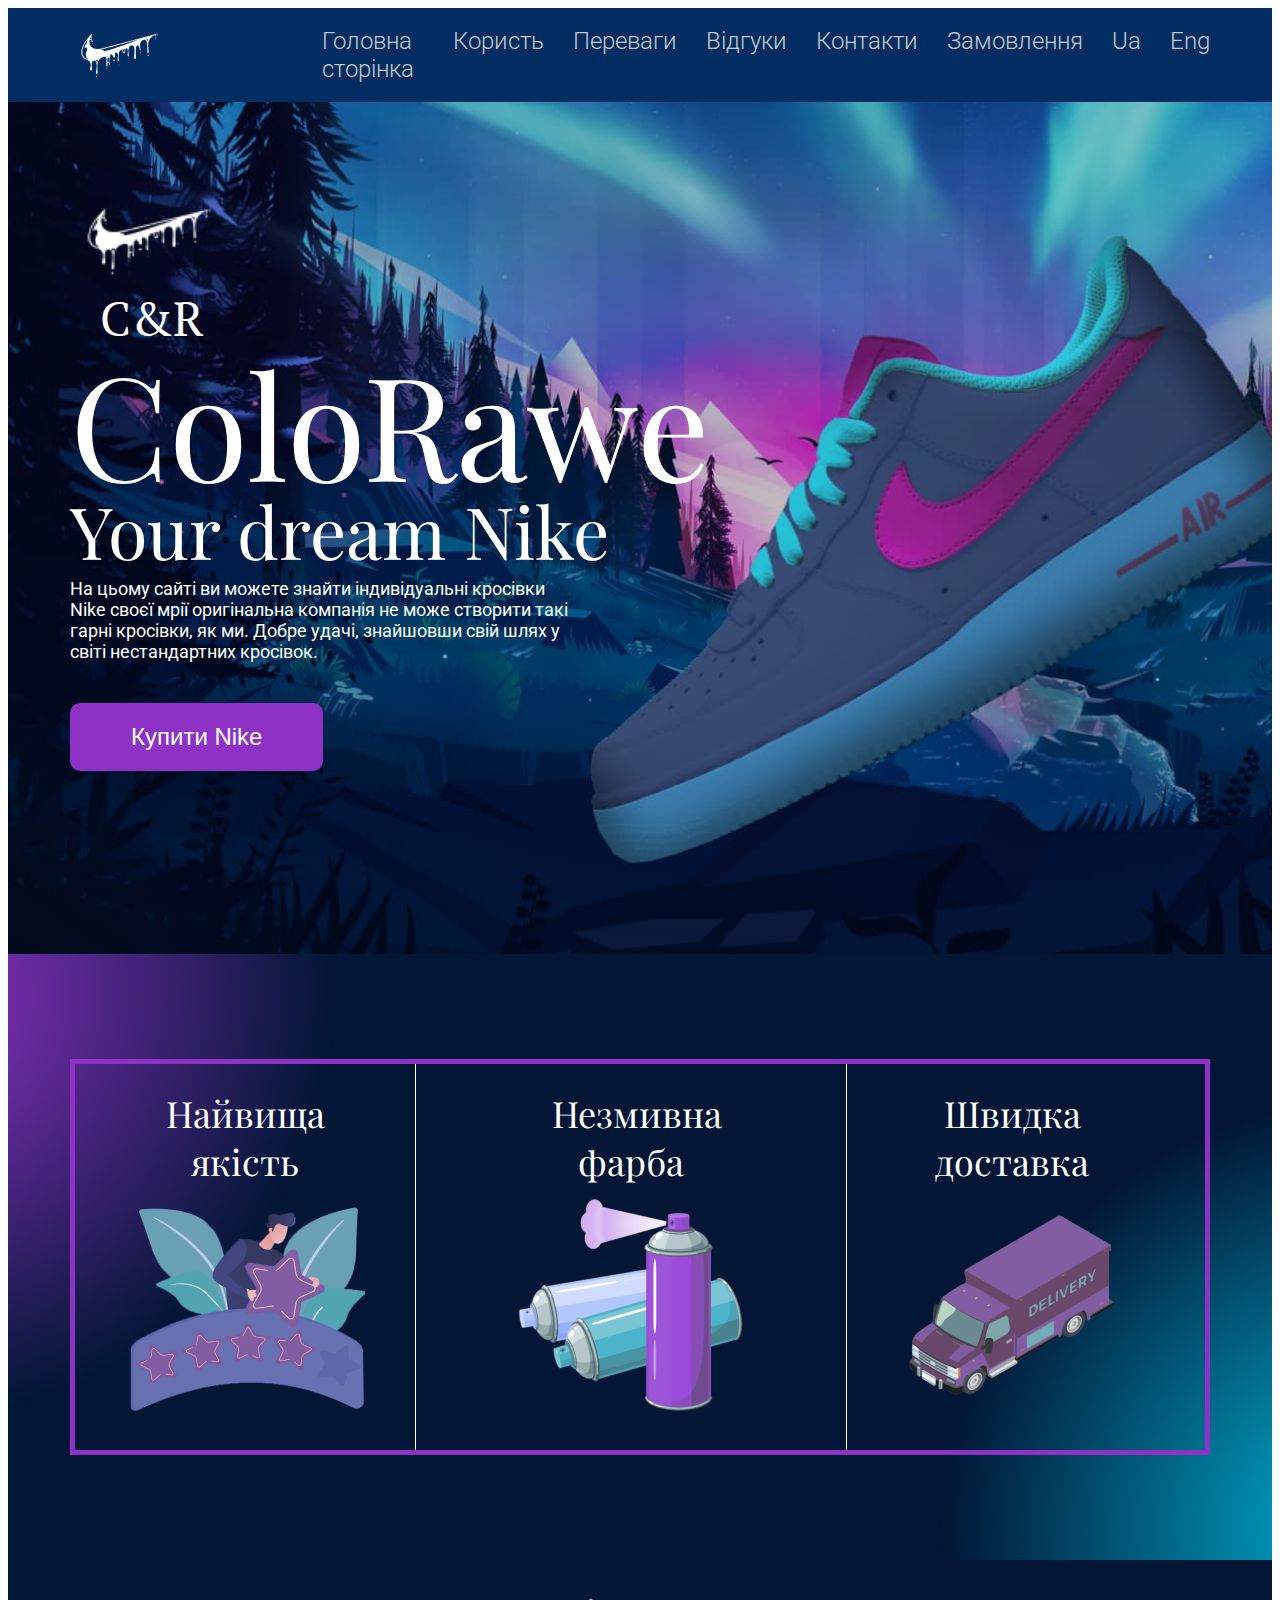
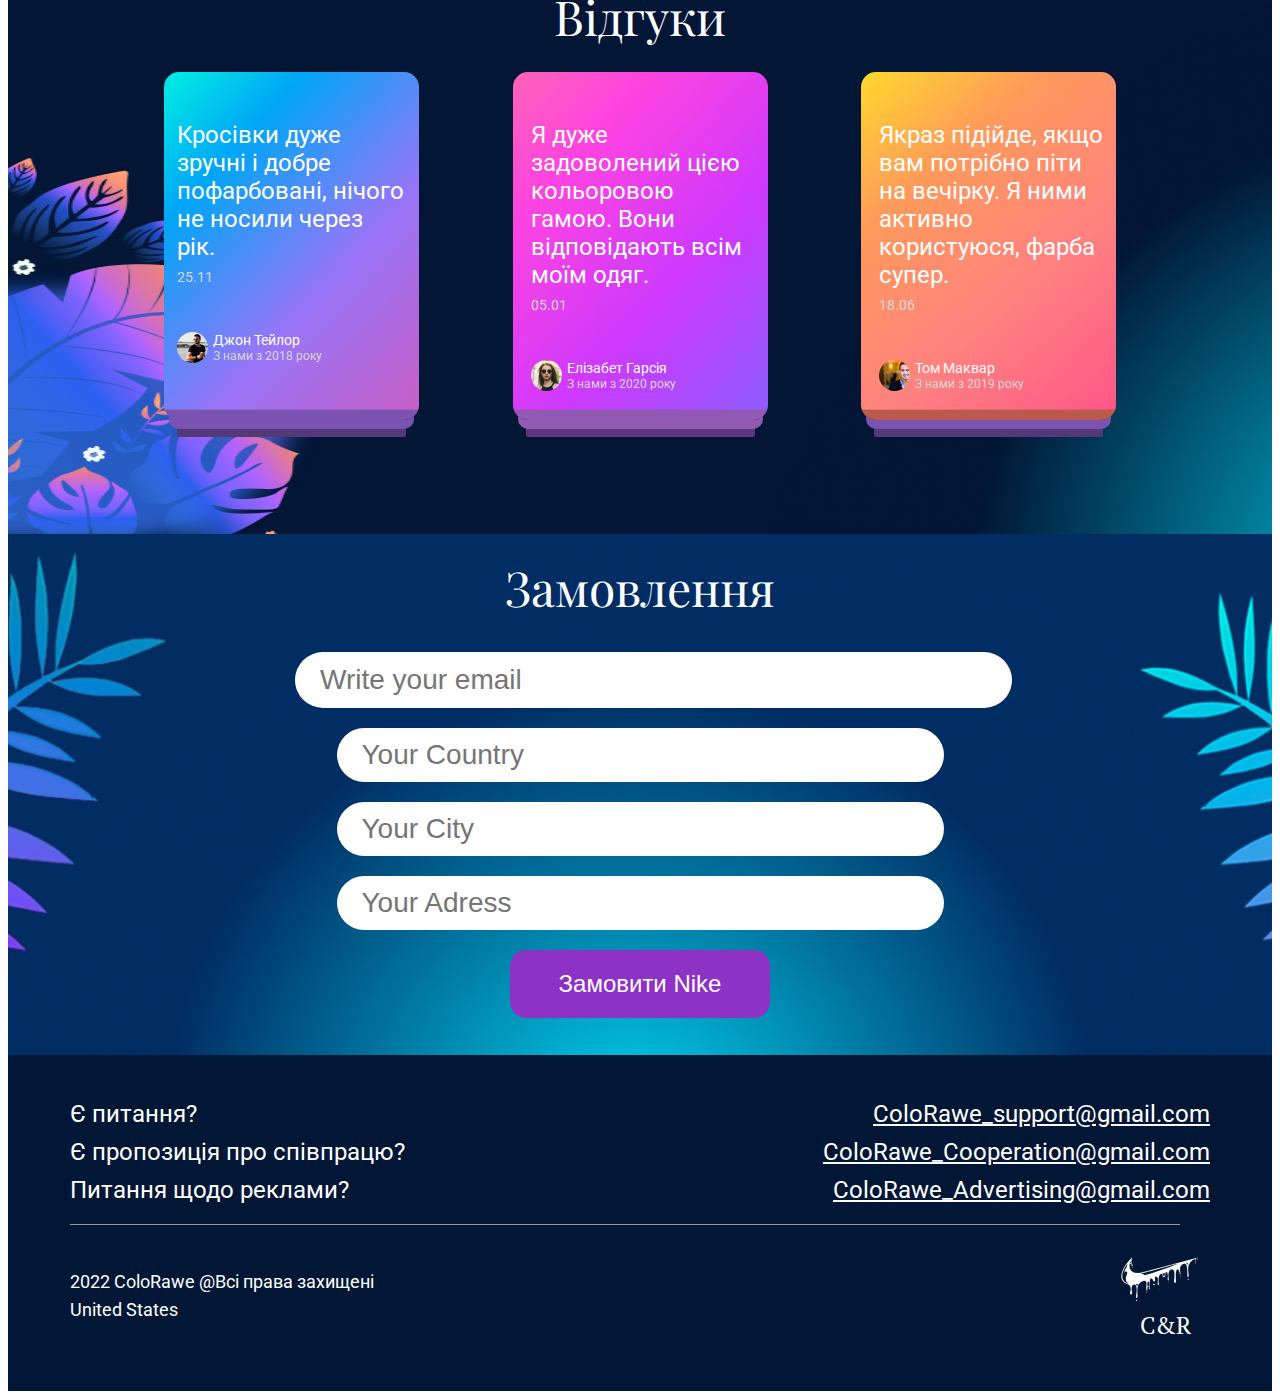
==== uapage.html @ e658648d "ua" ====
<!DOCTYPE html>
<html lang="en">
  <head>
    <meta charset="UTF-8" />
    <meta name="viewport" content="width=device-width, initial-scale=1.0" />
    <title>Document</title>
    <link
      rel="stylesheet"
      href="https://cdnjs.cloudflare.com/ajax/libs/modern-normalize/2.0.0/modern-normalize.min.css"
      integrity="sha512-4xo8blKMVCiXpTaLzQSLSw3KFOVPWhm/TRtuPVc4WG6kUgjH6J03IBuG7JZPkcWMxJ5huwaBpOpnwYElP/m6wg=="
      crossorigin="anonymous"
      referrerpolicy="no-referrer"
    />
    <link rel="preconnect" href="https://fonts.googleapis.com" />
    <link rel="preconnect" href="https://fonts.gstatic.com" crossorigin />
    <link
      href="https://fonts.googleapis.com/css2?family=PT+Serif:ital,wght@0,400;0,700;1,400;1,700&family=Playfair+Display:ital,wght@0,400..900;1,400..900&family=Roboto:ital,wght@0,100;0,300;0,400;0,500;0,700;0,900;1,100;1,300;1,400;1,500;1,700;1,900&display=swap"
      rel="stylesheet"
    />
    <link rel="stylesheet" href="./css/reset.css" />
    <link rel="stylesheet" href="./css/style.css" />
  </head>
  <body>
    <header class="header">
      <div class="container">
        <a href="./index.html" class="header-logo"
          ><img src="./img/logo.png" alt="logo" class="header-img"
        /></a>
        <nav>
          <ul class="header-list">
            <li class="header-item">
              <a href="#" class="header-link">Головна сторінка</a>
            </li>
            <li class="header-item">
              <a href="#" class="header-link">Користь</a>
            </li>
            <li class="header-item">
              <a href="#" class="header-link">Переваги</a>
            </li>
            <li class="header-item">
              <a href="#" class="header-link">Відгуки</a>
            </li>
            <li class="header-item">
              <a href="#" class="header-link">Контакти</a>
            </li>
            <li class="header-item">
              <a href="#" class="header-link">Замовлення</a>
            </li>
            <li class="header-item">
              <a href="./uapage.html" class="header-link">Ua</a>
            </li>
            <li class="header-item">
              <a href="./index.html" class="header-link">Eng</a>
            </li>
          </ul>
        </nav>
      </div>
    </header>
    <main>
      <!-- hero -->
      <section class="hero">
        <div class="container">
          <div class="hero-box">
            <img src="./img/logo.png" alt="logo" class="hero-logo" />
            <p class="hero-text">С&R</p>
          </div>
          <h1 class="hero-title">ColoRawe</h1>
          <h2 class="hero-caption">Your dream Nike</h2>
          <p class="hero-deck">
            На цьому сайті ви можете знайти індивідуальні кросівки Nike своєї мрії
            оригінальна компанія не може створити такі гарні кросівки, як ми. Добре
            удачі, знайшовши свій шлях у світі нестандартних кросівок.
          </p>
          <button type="button" class="hero-btn">Купити Nike</button>
        </div>
      </section>
      <!-- premium -->
      <section class="premium">
        <div class="container">
          <ul class="premium-list">
            <li class="premium-item">
              <h2 class="premium-title">Найвища якість</h2>
              <img src="./img/stars.png" alt="stars" class="premium-img" />
            </li>
            <li class="premium-item">
              <h2 class="premium-title">Незмивна фарба</h2>
              <img src="./img/balon.png" alt="balon" class="premium-img" />
            </li>
            <li class="premium-item">
              <h2 class="premium-title">Швидка доставка</h2>
              <img src="./img/car.png" alt="car" class="premium-img" />
            </li>
          </ul>
        </div>
      </section>
      <!-- Reviews -->
      <section class="reviews">
        <div class="container">
          <h2 class="rewievs-caption">Відгуки</h2>
          <ul class="reviews-list">
            <li class="rewievs-item">
              <p class="rewievs-text">
                Кросівки дуже зручні і добре пофарбовані, нічого не носили
                через рік.
              </p>
              <p class="rewievs-deck">25.11</p>
              <div class="rewievs-box">
                <img src="./img/john.png" alt="john" class="rewievs-img" />
                <div class="rewievs-wrap">
                  <h3 class="rewievs-title">Джон Тейлор</h3>
                  <p class="rewievs-indenture">З нами з 2018 року</p>
                </div>
              </div>
            </li>
            <li class="rewievs-item">
              <p class="rewievs-text">
                Я дуже задоволений цією кольоровою гамою. Вони відповідають всім моїм
                одяг.
              </p>
              <p class="rewievs-deck">05.01</p>
              <div class="rewievs-box">
                <img
                  src="./img/elizabeth.png"
                  alt="elizabeth"
                  class="rewievs-img"
                />
                <div class="rewievs-wrap">
                  <h3 class="rewievs-title">Елізабет Гарсія</h3>
                  <p class="rewievs-indenture">З нами з 2020 року</p>
                </div>
              </div>
            </li>
            <li class="rewievs-item">
              <p class="rewievs-text">
                Якраз підійде, якщо вам потрібно піти на вечірку. Я ними активно користуюся,
                фарба супер.
              </p>
              <p class="rewievs-deck">18.06</p>
              <div class="rewievs-box">
                <img src="./img/tom.png" alt="tom" class="rewievs-img" />
                <div class="rewievs-wrap">
                  <h3 class="rewievs-title">Том Маквар</h3>
                  <p class="rewievs-indenture">З нами з 2019 року</p>
                </div>
              </div>
            </li>
          </ul>
        </div>
      </section>
      <!-- Order -->
      <section class="order">
        <div class="container">
          <h2 class="order-title">Замовлення</h2>
          <form class="order-form">
            <ul class="order-list">
              <li class="order-item">
                <input
                  type="email"
                  class="oreder-input"
                  placeholder="Write your email"
                />
              </li>
              <li class="order-item">
                <input
                  type="text"
                  class="oreder-input"
                  placeholder="Your Country"
                />
              </li>
              <li class="order-item">
                <input
                  type="text"
                  class="oreder-input"
                  placeholder="Your City"
                />
              </li>
              <li class="order-item">
                <input
                  type="text"
                  class="oreder-input"
                  placeholder="Your Adress"
                />
              </li>
            </ul>
            <button type="submit" class="oreder-btn">Замовити Nike</button>
          </form>
        </div>
      </section>
    </main>
    <footer class="footer">
      <div class="container">
        <div class="wrap">
          <ul class="footer-list">
            <li class="footer-item">
              <p class="footer-text">Є питання?</p>
            </li>
            <li class="footer-item">
              <p class="footer-text">Є пропозиція про співпрацю?</p>
            </li>
            <li class="footer-item">
              <p class="footer-text">Питання щодо реклами?</p>
            </li>
          </ul>
          <ul class="footer-items">
            <li class="footer-item">
              <a href="#" class="footer-link">ColoRawe_support@gmail.com</a>
            </li>
            <li class="footer-item">
              <a href="#" class="footer-link">ColoRawe_Cooperation@gmail.com</a>
            </li>
            <li class="footer-item">
              <a href="#" class="footer-link">ColoRawe_Advertising@gmail.com</a>
            </li>
          </ul>
        </div>
        <div class="footer-line"></div>
        <div class="box">
          <ul class="roster-list">
            <li class="roster-item">
              <p class="roster-text">2022 ColoRawe @Всі права захищені</p>
            </li>
            <li class="roster-item">
              <p class="roster-text">United States</p>
            </li>
          </ul>
          <div>
            <img src="./img/logo.png" alt="logo" class="footer-logo" />
            <p class="footer-deck">С&R</p>
          </div>
        </div>
      </div>
    </footer>
  </body>
</html>
---- css/style.css ----
.container {
  width: 1140px;
  padding-left: 15px;
  padding-right: 15px;
  margin: 0 auto;
  /* outline: 1px solid red; */
}

body {
  font-family: "Roboto";
}

.header {
  padding-top: 17px;
  padding-bottom: 17px;
  background: #012d63;
}

.header > .container {
  display: flex;
  align-items: center;
  gap: 152px;
}

.header-list {
  display: flex;
  gap: 29px;
}

.header-link {
  color: #c7c7c7;
  font-size: 24px;
  font-style: normal;
  font-weight: 300;
  line-height: normal;
}

.header-link:hover {
  color: #fff;
}

.hero {
  padding-top: 94px;
  padding-bottom: 183px;
  background-image: url(../img/herobg.jpg);
  background-position: center;
  background-size: cover;
  background-repeat: no-repeat;
}

.hero-box {
  display: flex;
  flex-direction: column;
}
.hero-logo {
  width: 160px;
  height: 90px;
}

.hero-text {
  color: #fff;
  font-family: "PT Serif";
  font-size: 48px;
  font-style: normal;
  font-weight: 400;
  line-height: normal;
  margin-left: 30px;
}

.hero-title {
  color: #fff;
  font-family: "Playfair Display";
  font-size: 144px;
  font-style: normal;
  font-weight: 400;
  line-height: 1;
}

.hero-caption {
  color: #fff;
  font-family: "Playfair Display";
  font-size: 72px;
  font-style: normal;
  font-weight: 400;
  line-height: 1;
  margin-bottom: 12px;
}

.hero-deck {
  color: #fff;
  font-size: 18px;
  font-style: normal;
  font-weight: 400;
  line-height: normal;
  width: 508px;
  margin-bottom: 41px;
}

.hero-btn {
  padding: 20px 61px;
  border-radius: 10px;
  background: #8e32c6;
  color: #fff;
  font-size: 24px;
  font-style: normal;
  font-weight: 400;
  line-height: normal;
  border: none;
}

.premium {
  padding-top: 105px;
  padding-bottom: 105px;
  background-image: url(../img/premium.jpg);
  background-position: center;
  background-size: cover;
  background-repeat: no-repeat;
}

.premium-list {
  display: flex;
  border: 5px solid #8e32c6;
}

.premium-item {
  padding-top: 25px;
  padding-bottom: 25px;
  padding-left: 50px;
  padding-right: 50px;
  display: flex;
  flex-direction: column;
  align-items: center;
  border-right: 1px solid #fff;
}

.premium-item:nth-child(2) {
  padding-left: 95px;
  padding-right: 95px;
}

.premium-item:nth-child(3) {
  border-right: none;
  padding-left: 45px;
  padding-right: 45px;
}

.premium-title {
  color: #fff;
  text-align: center;
  font-family: "Playfair Display";
  font-size: 36px;
  font-style: normal;
  font-weight: 400;
  line-height: normal;
  width: 159px;
}

.premium-img {
  width: 240px;
  height: 240px;
}

.reviews {
  padding-top: 24px;
  padding-bottom: 114px;
  background-image: url(../img/rewievs-flower.png), url(../img/rewievs.jpg);
  background-position: left bottom, center;
  background-size: 340px 380px, cover;
  background-repeat: no-repeat, no-repeat;
  text-align: center;
}

.rewievs-caption {
  color: #fff;
  text-align: center;
  font-family: "Playfair Display";
  font-size: 48px;
  font-style: normal;
  font-weight: 400;
  line-height: normal;
  margin-bottom: 24px;
}

.reviews-list {
  display: flex;
  justify-content: space-evenly;
}

.rewievs-item {
  text-align: start;
  padding-top: 49px;
  padding-bottom: 29px;
  padding-left: 13px;
  padding-right: 14px;
  border-radius: 15px;
  box-shadow: 0px 14px 0px -5px #7b54b2, 0px 30px 0px -13px #533978;
  background-image: url(../img/rewievs1.png);
  background-position: center;
  background-size: cover;
  background-repeat: no-repeat;
}

.rewievs-item:nth-child(2) {
  padding-left: 18px;
  padding-right: 9px;
  background-image: url(../img/rewiews2.png);
  box-shadow: 0px 14px 0px -5px #9159b1, 0px 30px 0px -13px #61337c;
}

.rewievs-item:nth-child(3) {
  padding-left: 18px;
  padding-right: 9px;
  background-image: url(../img/rewievs3.png);
}

.rewievs-text {
  color: #fff;
  font-size: 24px;
  font-style: normal;
  font-weight: 400;
  line-height: normal;
  width: 228px;
  margin-bottom: 8px;
}

.rewievs-deck {
  color: #d8d8d8;
  font-size: 14px;
  font-style: normal;
  font-weight: 400;
  line-height: normal;
  margin-bottom: 47px;
}

.rewievs-box {
  display: flex;
  gap: 5px;
}

.rewievs-img {
  width: 31px;
  height: 31px;
}

.rewievs-title {
  color: #fff;
  font-size: 14px;
  font-style: normal;
  font-weight: 400;
  line-height: normal;
  margin-bottom: 1px;
}

.rewievs-indenture {
  color: #d8d8d8;
  font-size: 12px;
  font-style: normal;
  font-weight: 400;
  line-height: normal;
}

.order {
  padding-top: 21px;
  padding-bottom: 37px;
  background-image: url(../img/order.png);
  background-position: center;
  background-size: cover;
  background-repeat: no-repeat;
  text-align: center;
}

.order-title {
  color: #fff;
  font-family: "Playfair Display";
  font-size: 48px;
  font-style: normal;
  font-weight: 400;
  line-height: normal;
  margin-bottom: 33px;
}

.order-form{
    display: flex;
    flex-direction: column;
    align-items: center;
}


.order-item{
    margin-bottom: 20px;
    width: 690px;
}



.oreder-input {
  padding-top: 12px;
  padding-bottom: 12px;
  padding-left: 25px;
  /* padding-right: 460px; */
  width: 690px;
  color: #959595;
  font-size: 28px;
  font-style: normal;
  font-weight: 400;
  line-height: normal;
  border-radius: 50px;
  background: #fff;
  border: none;
}

.order-item:nth-child(2)>.oreder-input{
     padding-top: 11px;
  padding-bottom: 11px;
  width: 580px;
}

.order-item:nth-child(3)>.oreder-input{
     padding-top: 11px;
  padding-bottom: 11px;
  width: 580px;
}

.order-item:nth-child(4)>.oreder-input{
     padding-top: 11px;
  padding-bottom: 11px;
  width: 580px;
}

.oreder-btn{
    padding: 20px 49px;
    border-radius: 16px;
background: #8E32C6;
color: #FFF;
font-size: 24px;
font-style: normal;
font-weight: 400;
line-height: normal;
border: none;
}


.footer{
    padding-top: 45px;
    padding-bottom: 50px;
    background: #021635;
}

.wrap{
    display: flex;
    justify-content: space-between;
     margin-bottom: 20px;
}

.footer-item{
    margin-bottom: 10px;
}

.footer-item:last-child{
    margin-bottom: 0;
}

.footer-text{
    color: #FFF;
font-size: 24px;
font-style: normal;
font-weight: 400;
line-height: normal;
}

.footer-items{
    text-align: end;
   
}

.footer-link{
    color: #FFF;
font-size: 24px;
font-style: normal;
font-weight: 400;
line-height: normal;
text-decoration-line: underline;
}

.footer-line{
    width: 1110px;
height: 1px;
background: #9B9B9B;
margin-bottom: 24px;
}

.box{
    display: flex;
    justify-content: space-between;
    align-items: center;
}

.roster-item{
    margin-bottom: 7px;
}

.roster-item:last-child{
    margin-bottom: 0px;
}

.roster-text{
    color: #FFF;
font-size: 18px;
font-style: normal;
font-weight: 400;
line-height: normal;
}

.footer-deck{
    color: #FFF;
font-family: "PT Serif";
font-size: 24px;
font-style: normal;
font-weight: 400;
line-height: normal;
margin-left: 30px;
}
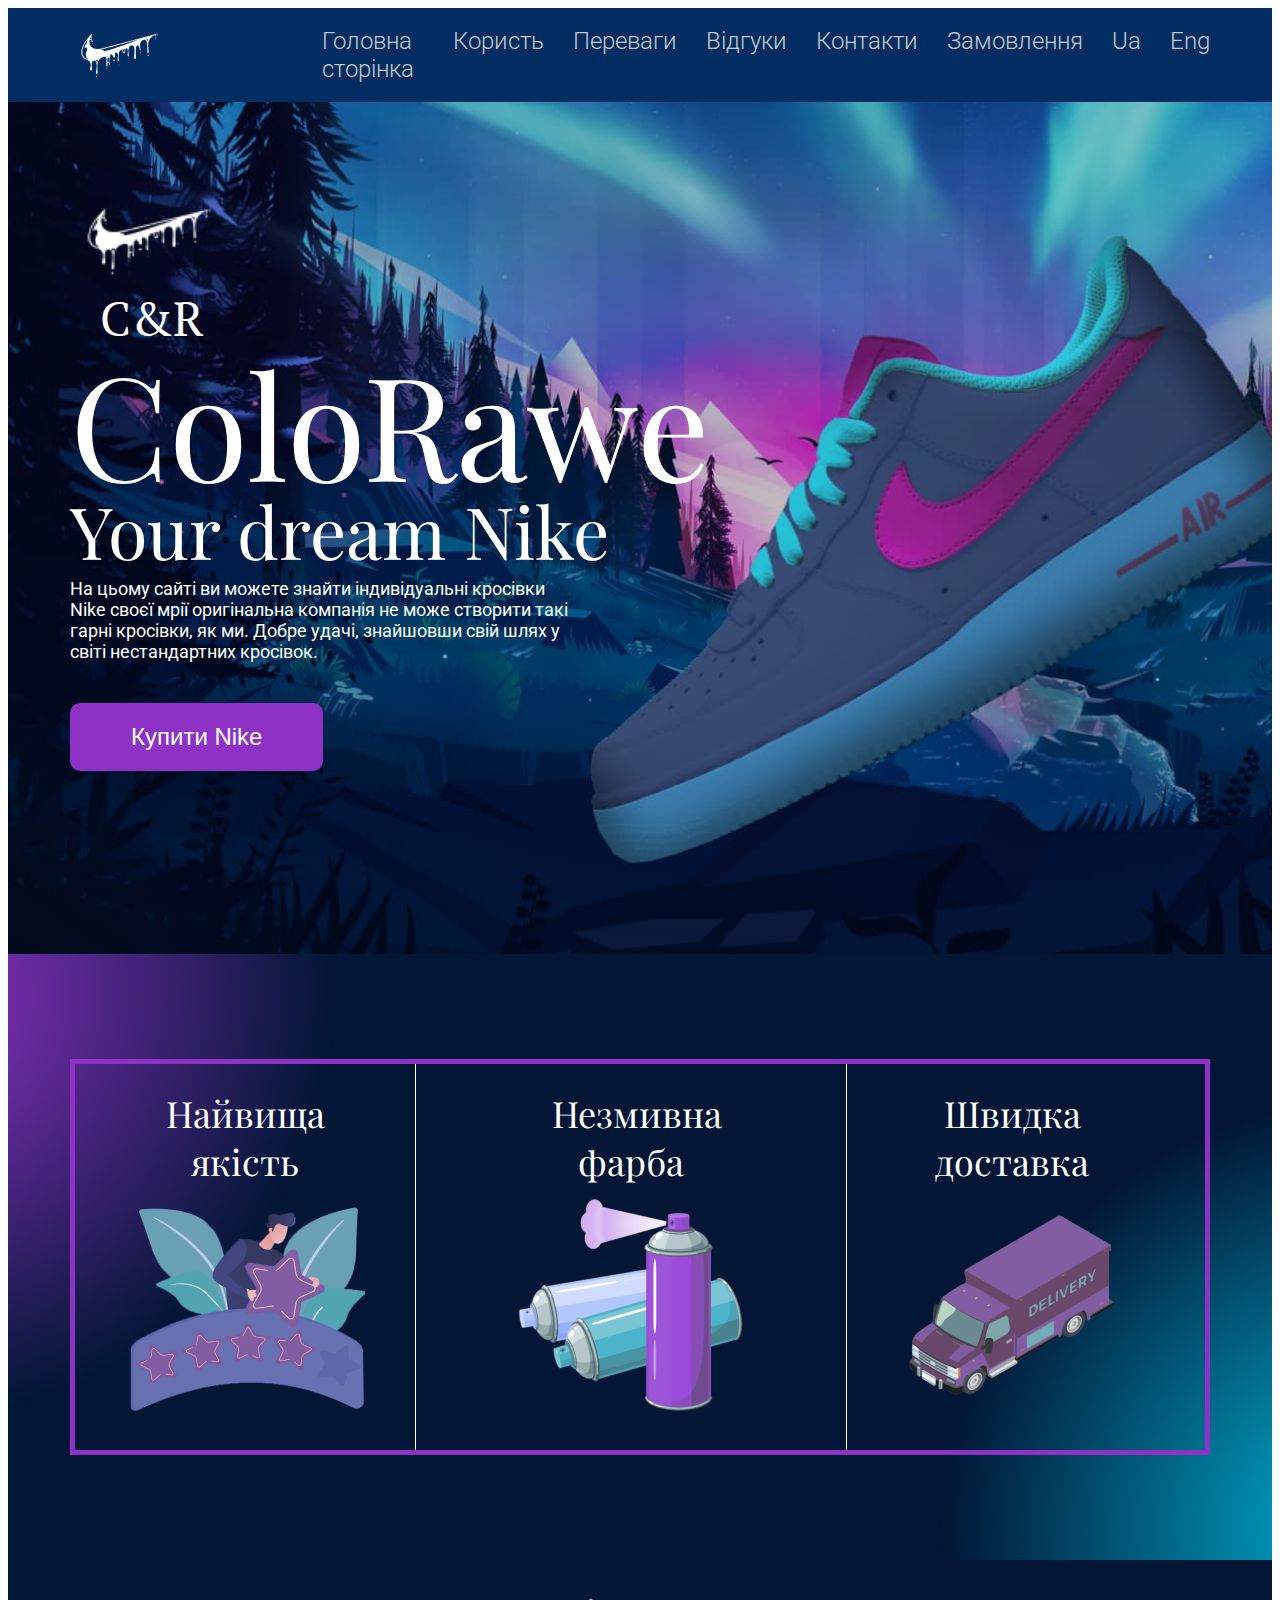
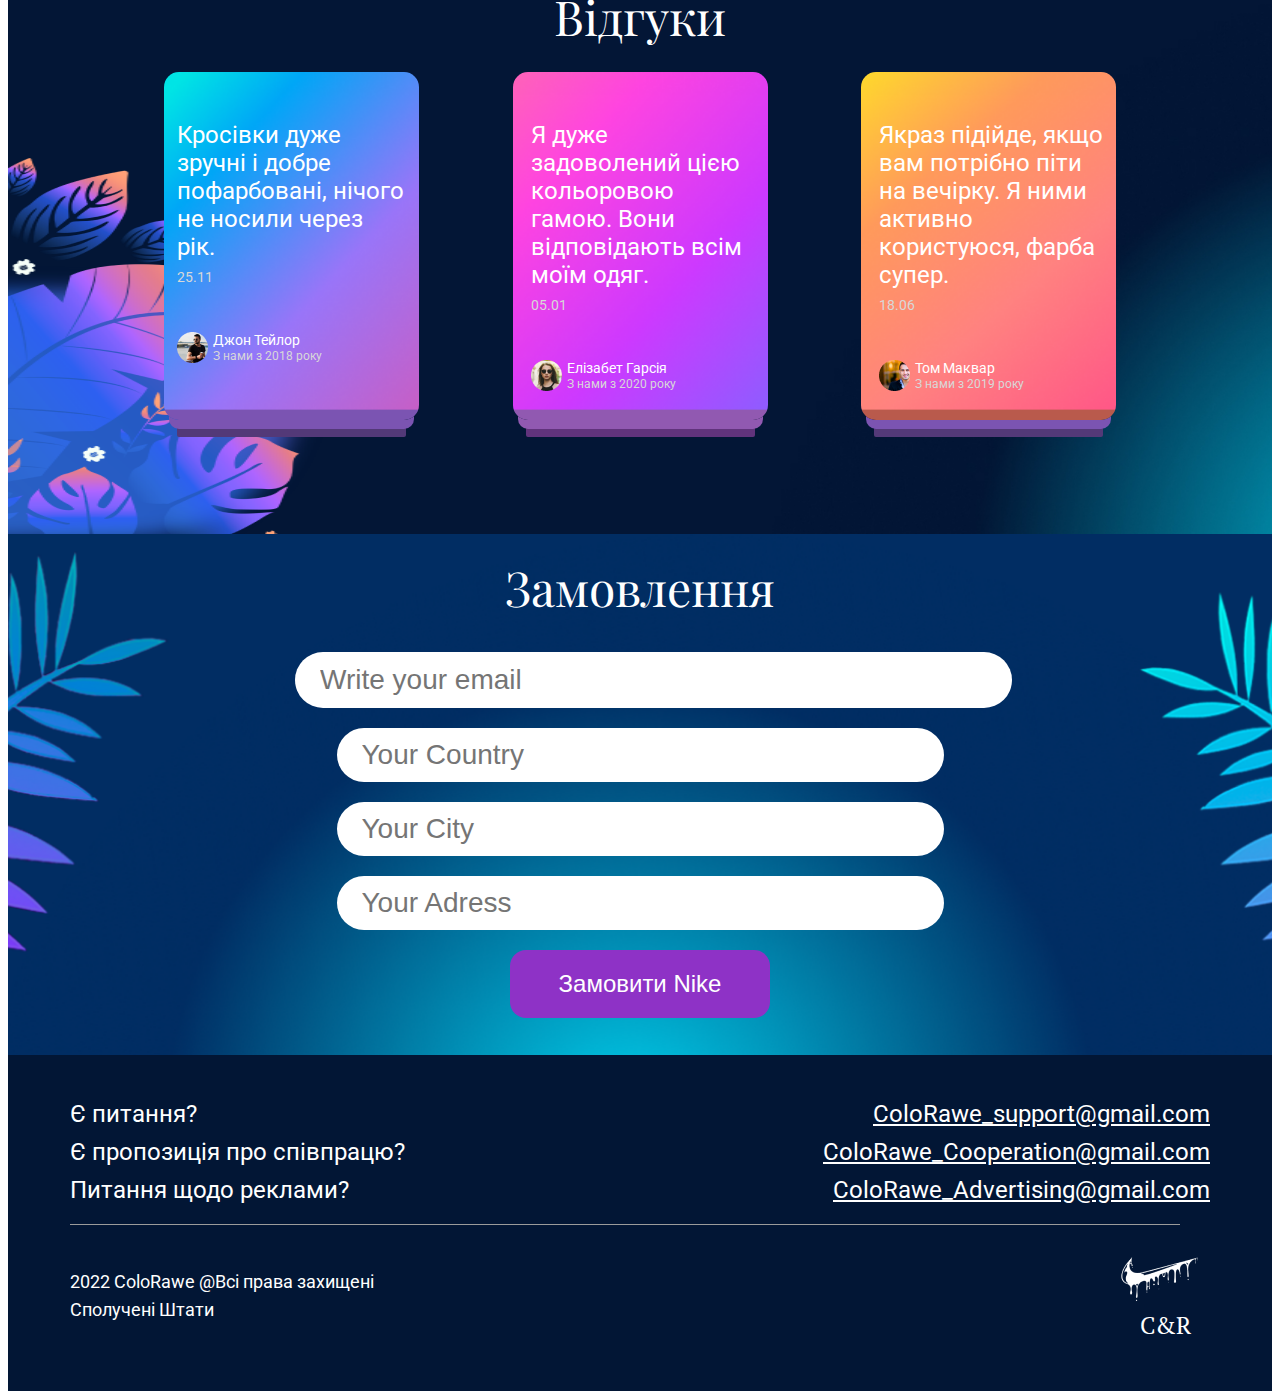
==== commit f01b5fd9: "lang" ====
--- a/uapage.html
+++ b/uapage.html
@@ -220,7 +220,7 @@
               <p class="roster-text">2022 ColoRawe @Всі права захищені</p>
             </li>
             <li class="roster-item">
-              <p class="roster-text">United States</p>
+              <p class="roster-text">Сполучені Штати</p>
             </li>
           </ul>
           <div>
--- a/css/style.css
+++ b/css/style.css
@@ -34,6 +34,7 @@
   font-weight: 300;
   line-height: normal;
 }
+
 
 .header-link:hover {
   color: #fff;
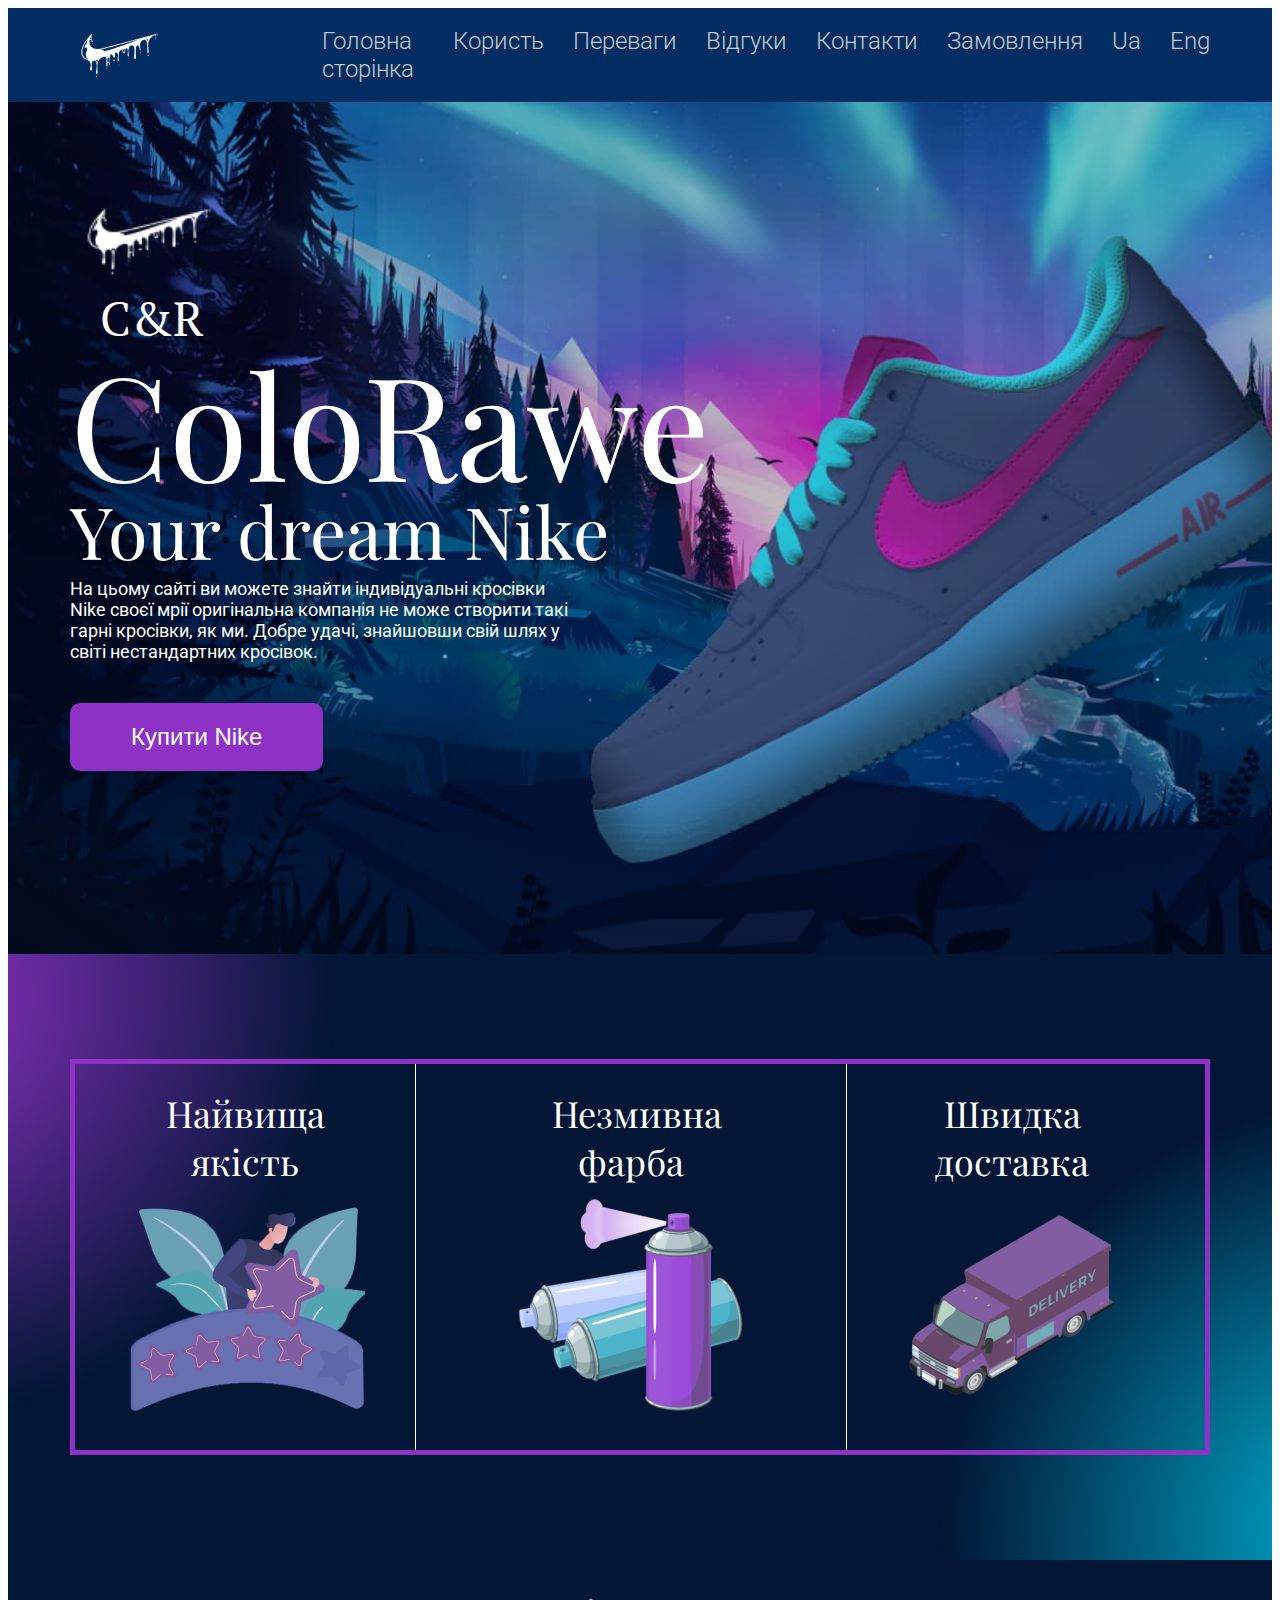
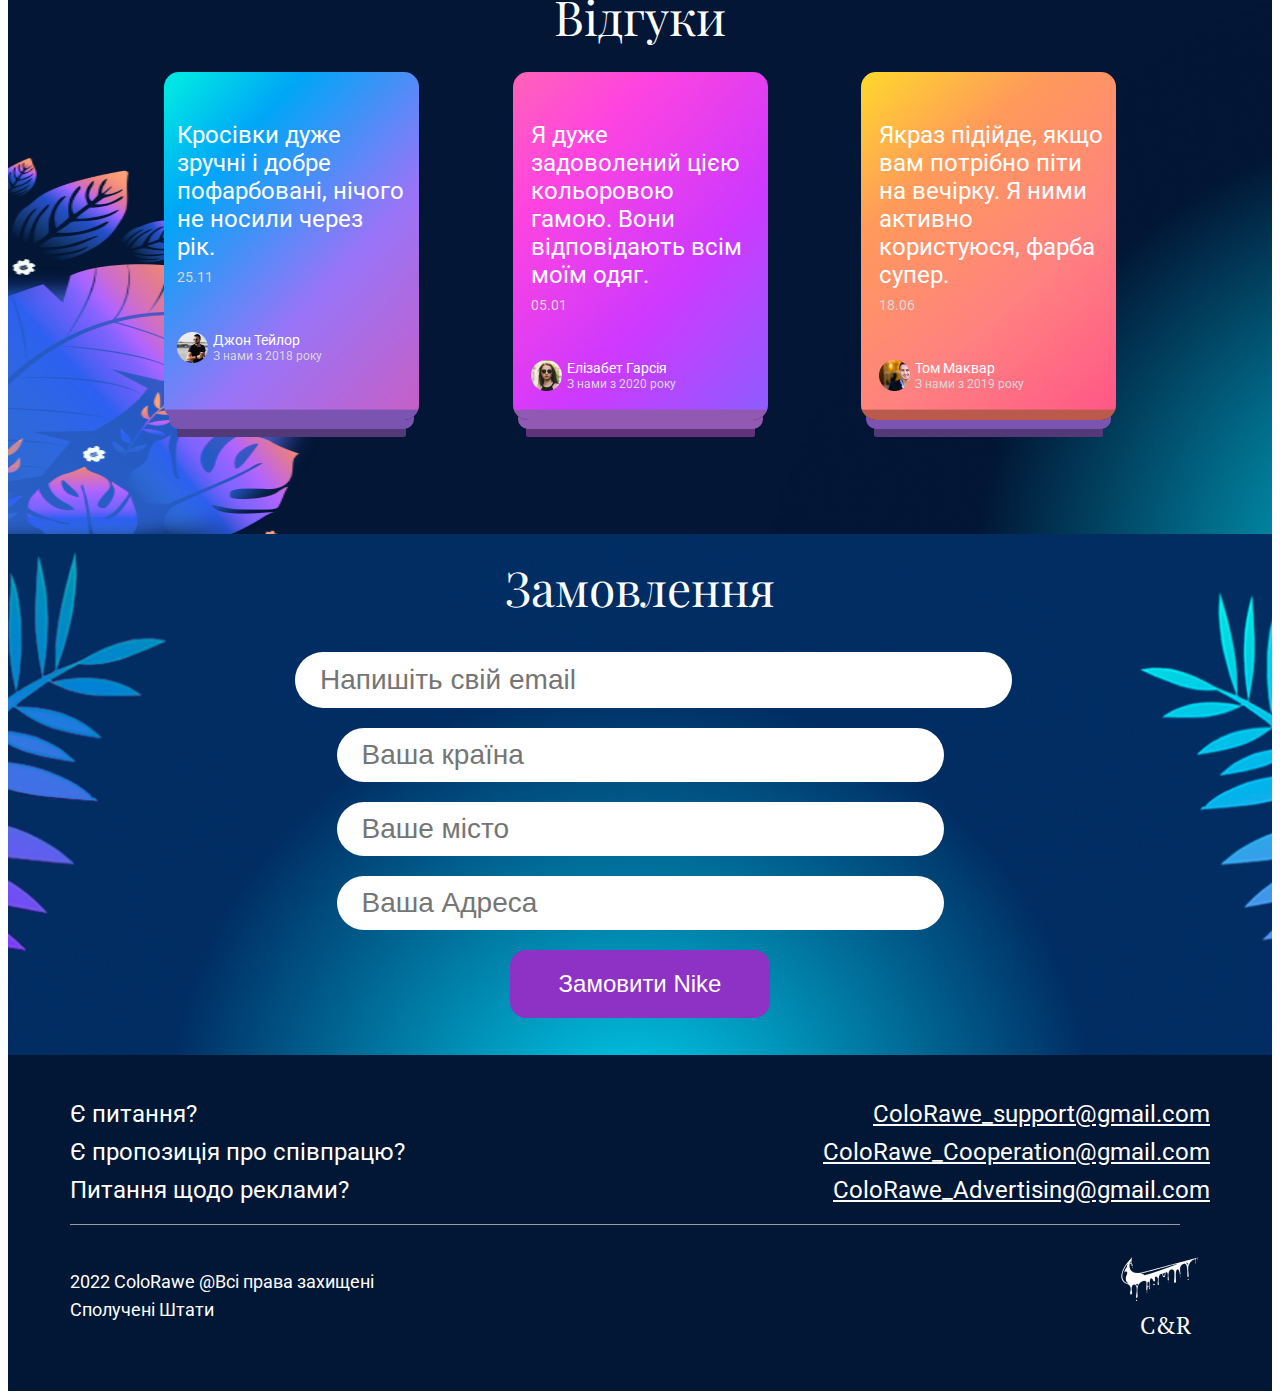
==== commit 5a747799: "langg" ====
--- a/uapage.html
+++ b/uapage.html
@@ -157,28 +157,28 @@
                 <input
                   type="email"
                   class="oreder-input"
-                  placeholder="Write your email"
+                  placeholder="Напишіть свій email"
                 />
               </li>
               <li class="order-item">
                 <input
                   type="text"
                   class="oreder-input"
-                  placeholder="Your Country"
+                  placeholder="Ваша країна"
                 />
               </li>
               <li class="order-item">
                 <input
                   type="text"
                   class="oreder-input"
-                  placeholder="Your City"
+                  placeholder="Ваше місто"
                 />
               </li>
               <li class="order-item">
                 <input
                   type="text"
                   class="oreder-input"
-                  placeholder="Your Adress"
+                  placeholder="Ваша Адреса"
                 />
               </li>
             </ul>
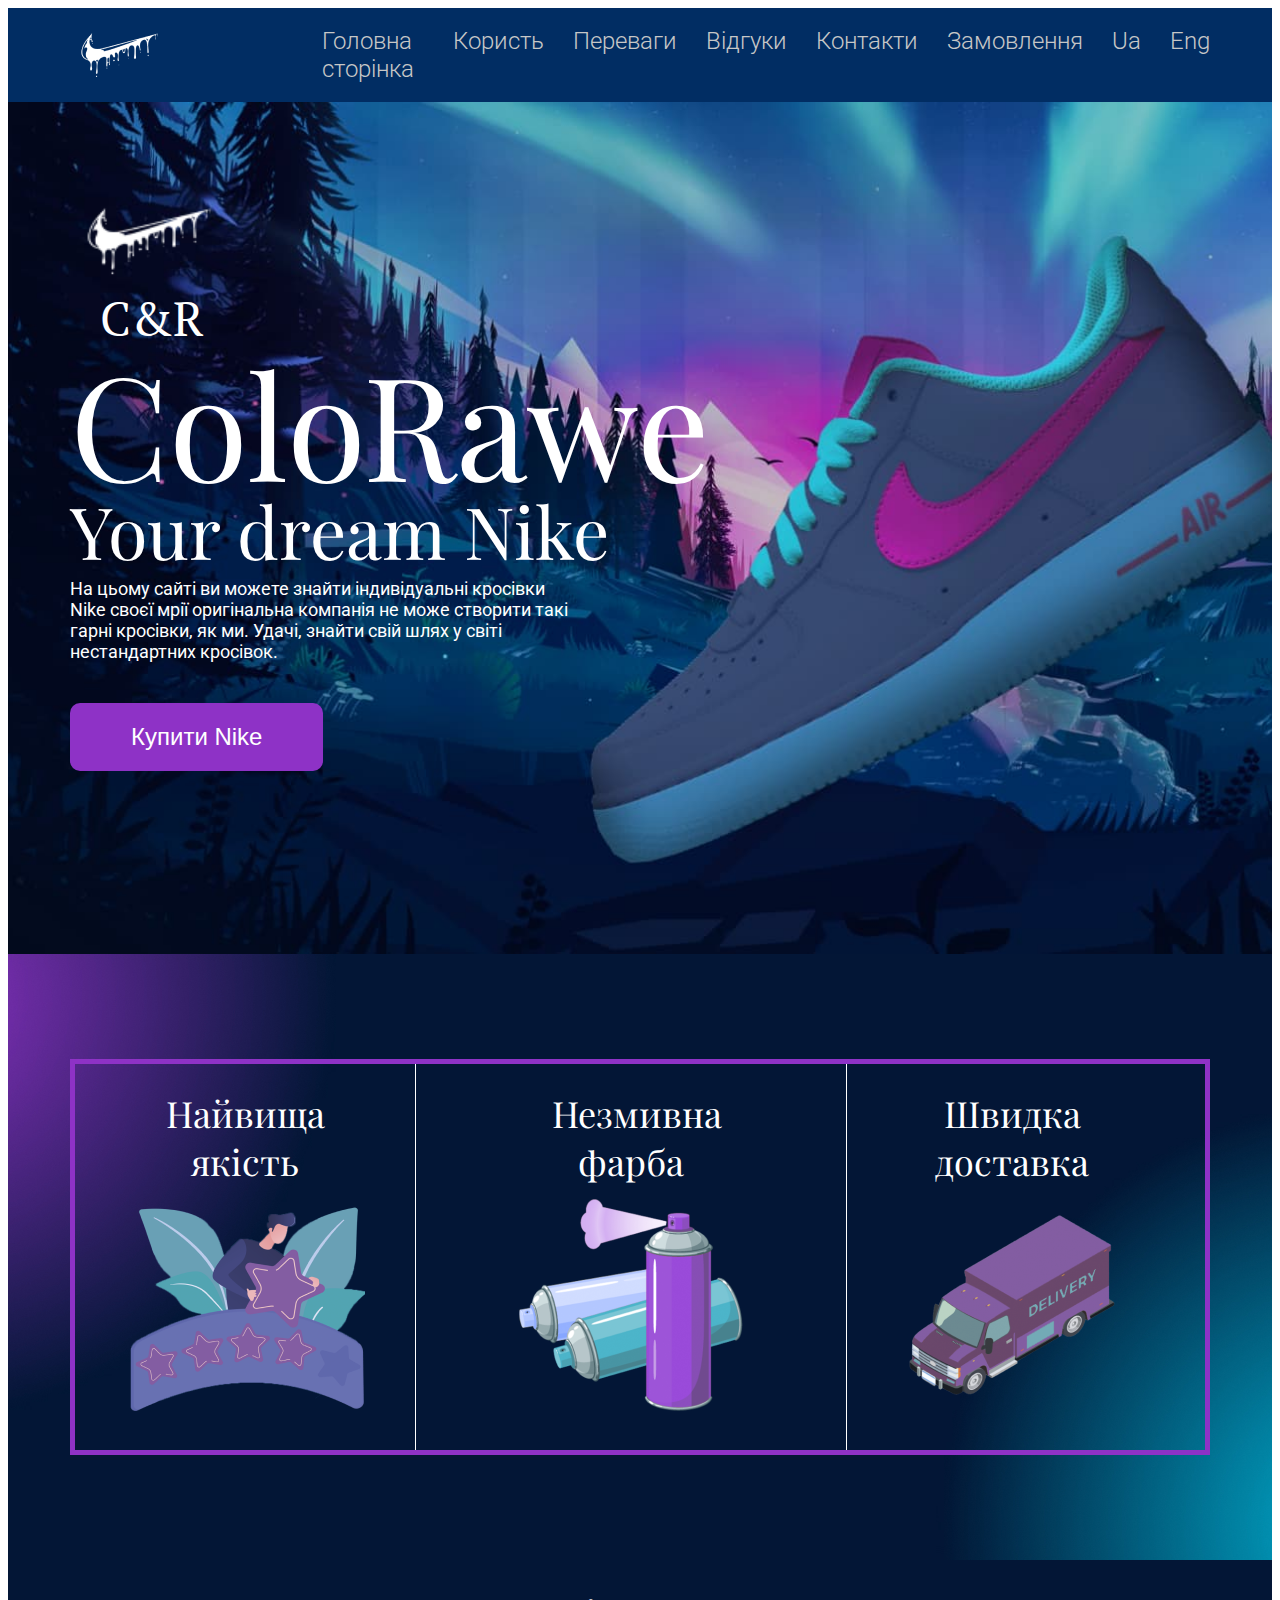
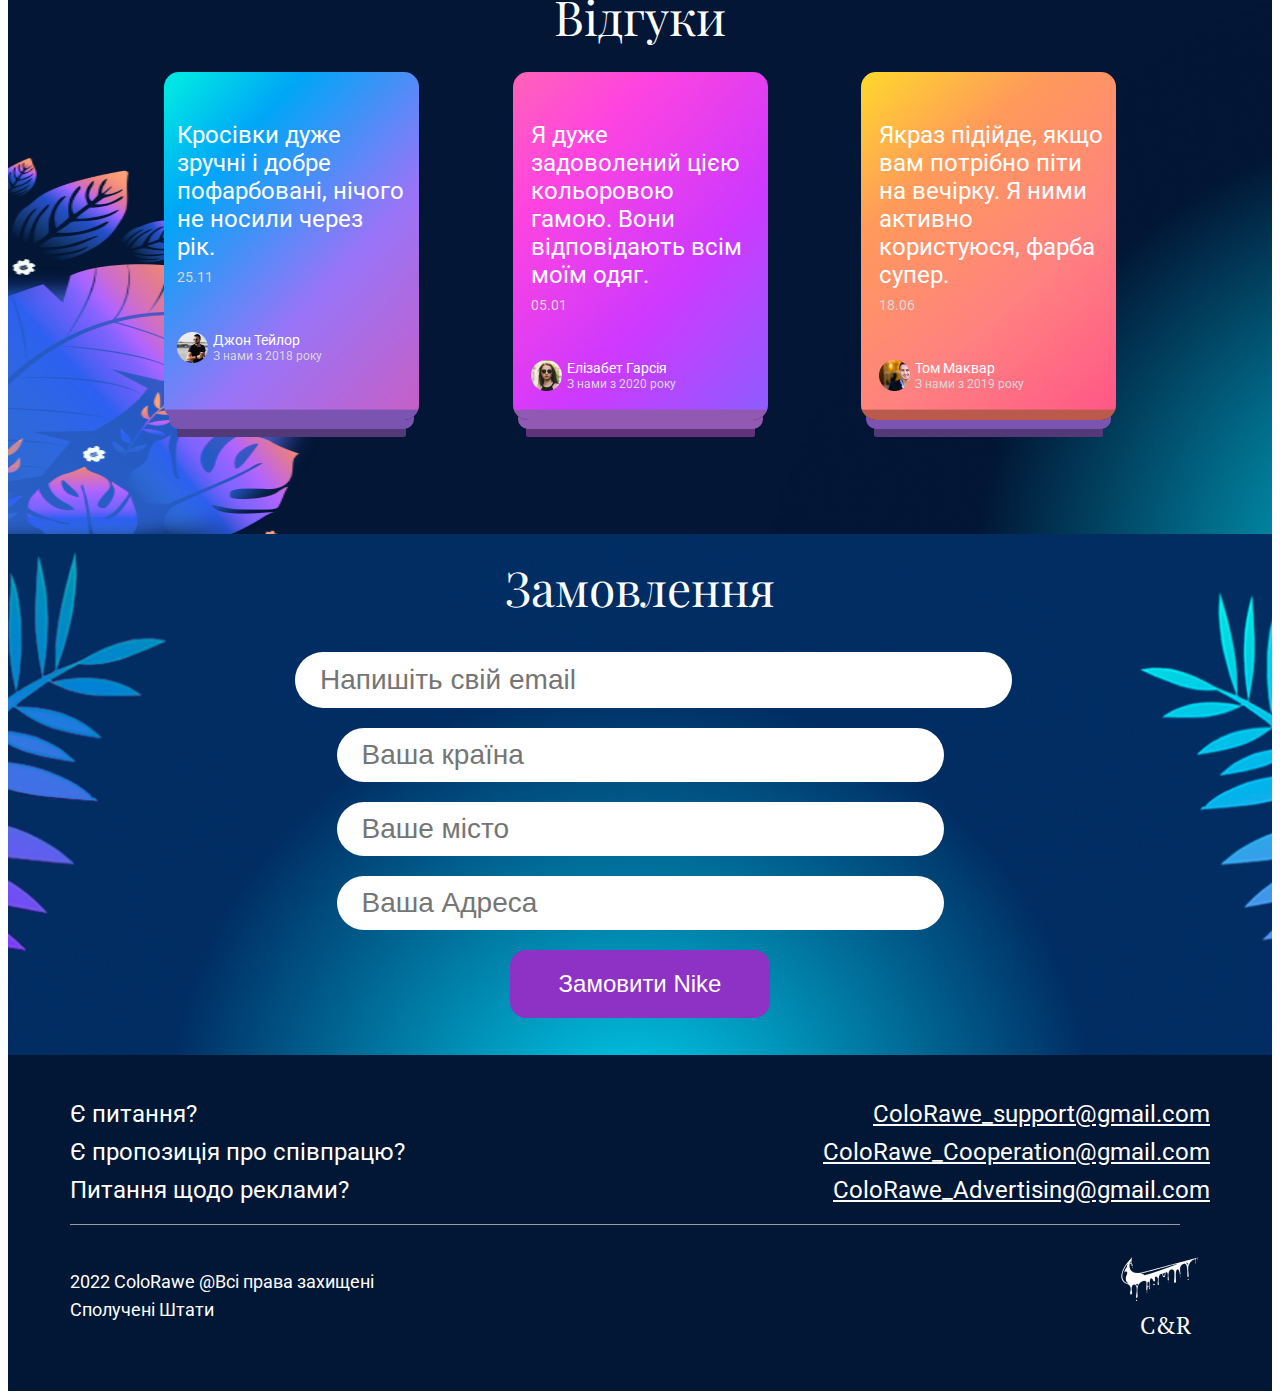
==== commit 72e2f4c6: "fix" ====
--- a/uapage.html
+++ b/uapage.html
@@ -68,8 +68,8 @@
           <h2 class="hero-caption">Your dream Nike</h2>
           <p class="hero-deck">
             На цьому сайті ви можете знайти індивідуальні кросівки Nike своєї мрії
-            оригінальна компанія не може створити такі гарні кросівки, як ми. Добре
-            удачі, знайшовши свій шлях у світі нестандартних кросівок.
+            оригінальна компанія не може створити такі гарні кросівки, як ми. 
+            Удачі, знайти свій шлях у світі нестандартних кросівок.
           </p>
           <button type="button" class="hero-btn">Купити Nike</button>
         </div>
